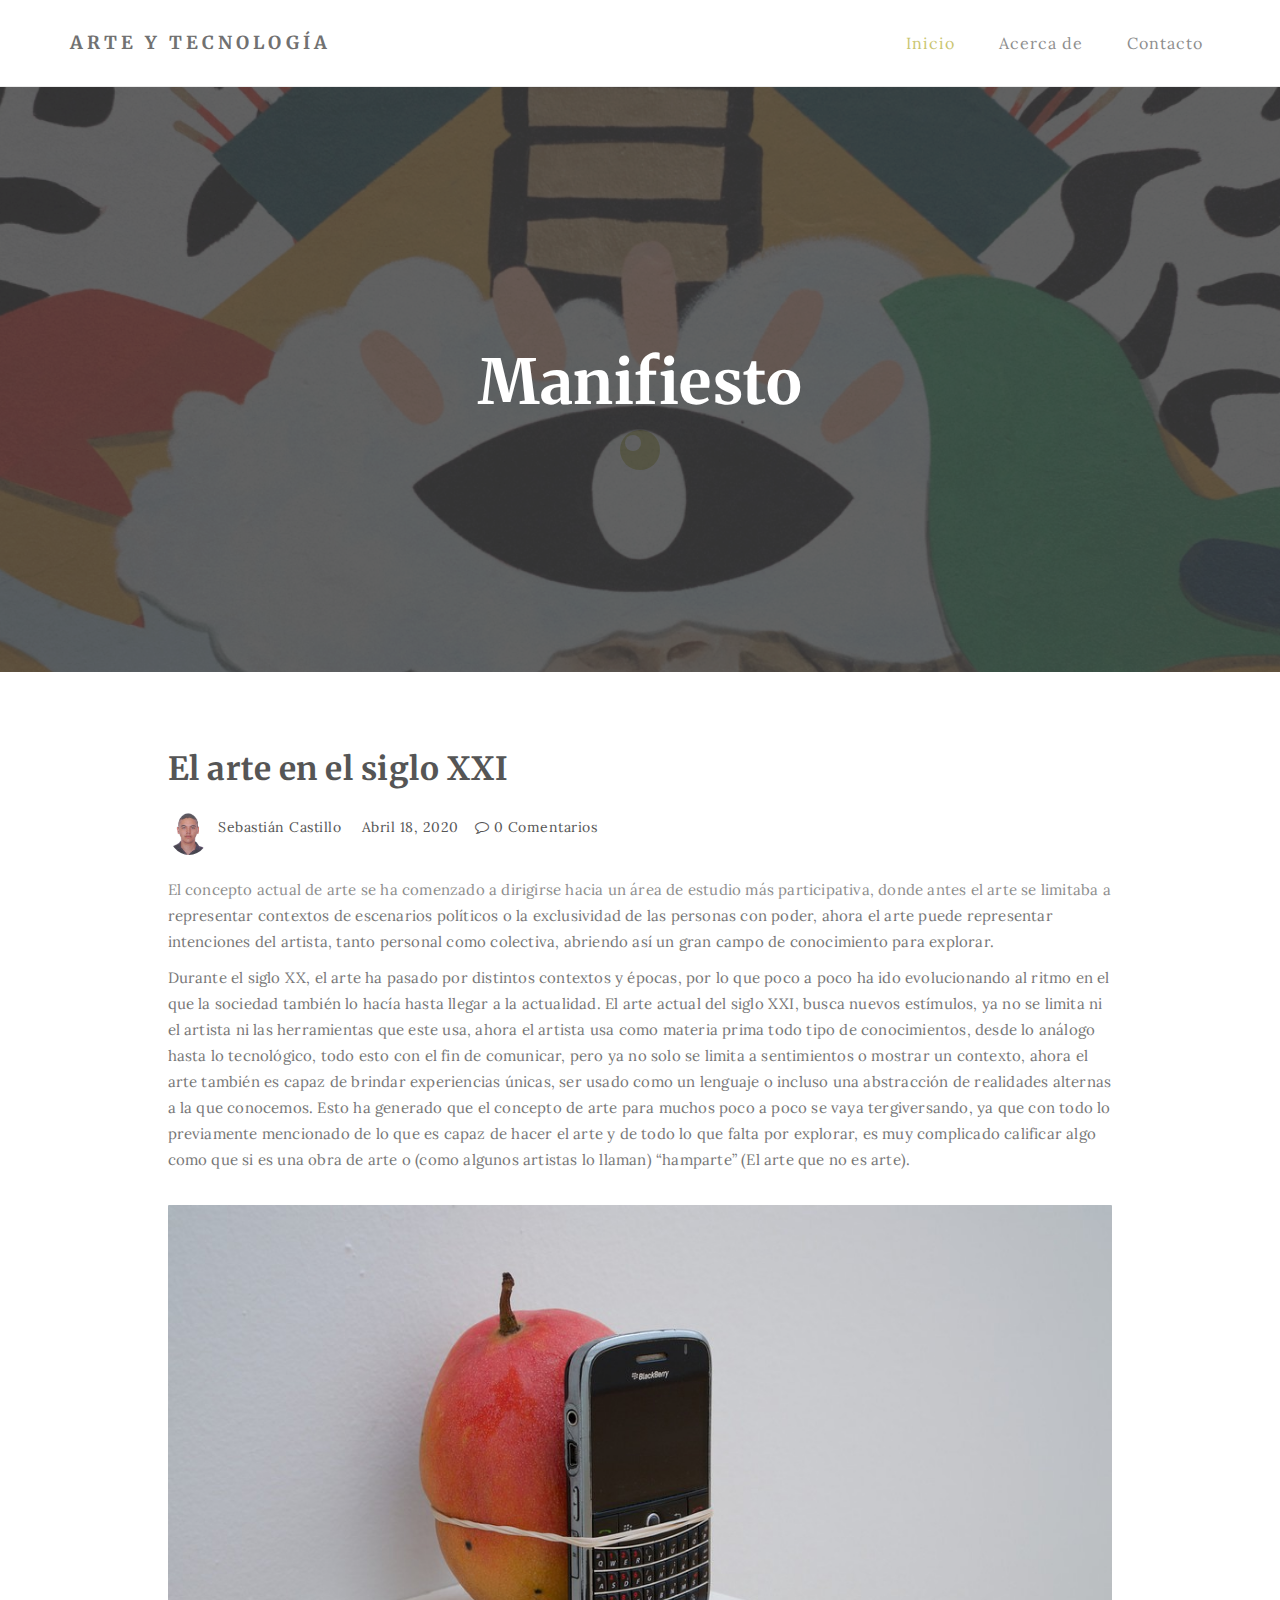
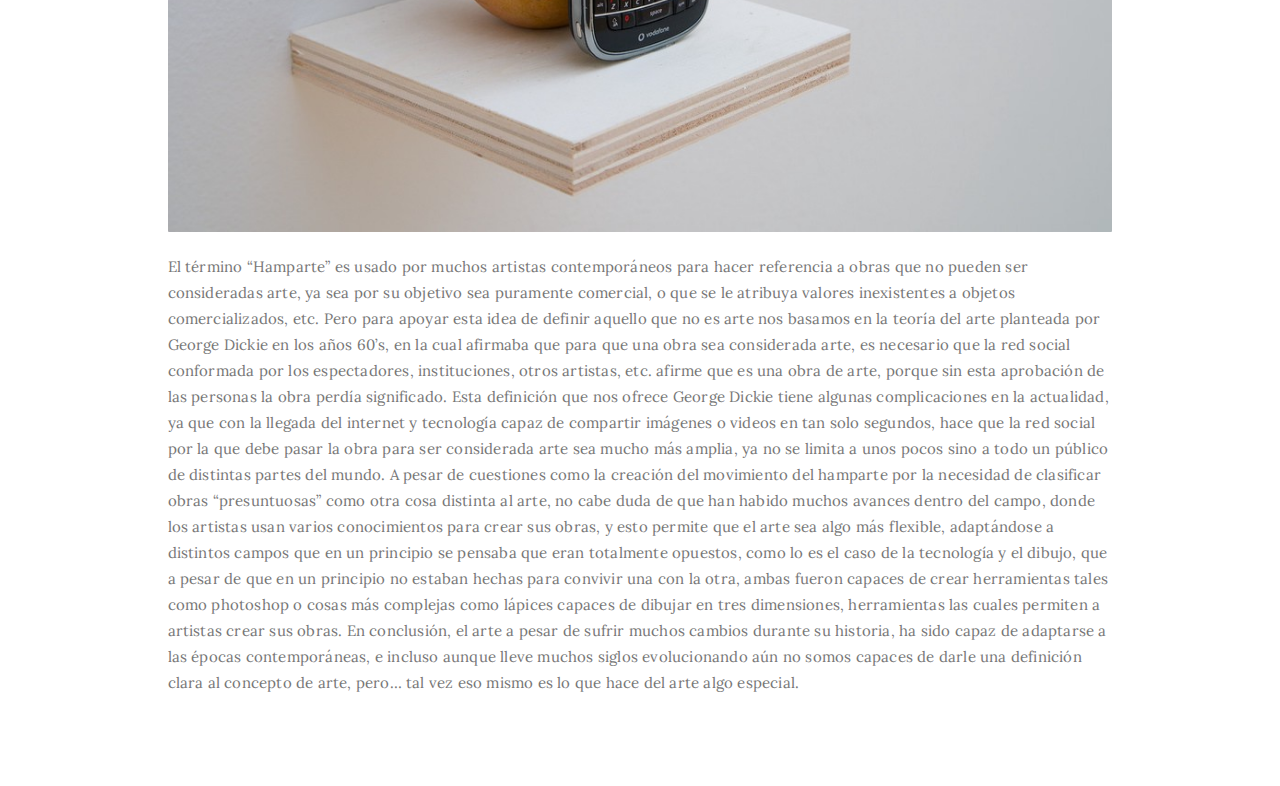
==== single-post.html @ d1e2b477 "blog" ====
<!DOCTYPE html>
<html lang="en">
<head>

<meta charset="UTF-8">
<meta http-equiv="X-UA-Compatible" content="IE=Edge">
<meta name="description" content="">
<meta name="keywords" content="">
<meta name="author" content="">
<meta name="viewport" content="width=device-width, initial-scale=1, maximum-scale=1">

<title>Manifiesto</title>
<!--

Template 2085 Neuron

http://www.tooplate.com/view/2085-neuron

-->
<link rel="stylesheet" href="css/bootstrap.min.css">
<link rel="stylesheet" href="css/font-awesome.min.css">

<!-- Main css -->
<link rel="stylesheet" href="css/style.css">
<link href="https://fonts.googleapis.com/css?family=Lora|Merriweather:300,400" rel="stylesheet">

</head>
<body>

<!-- PRE LOADER -->

<div class="preloader">
     <div class="sk-spinner sk-spinner-wordpress">
          <span class="sk-inner-circle"></span>
     </div>
</div>

<!-- Navigation section  -->

<div class="navbar navbar-default navbar-static-top" role="navigation">
     <div class="container">

          <div class="navbar-header">
               <button class="navbar-toggle" data-toggle="collapse" data-target=".navbar-collapse">
                    <span class="icon icon-bar"></span>
                    <span class="icon icon-bar"></span>
                    <span class="icon icon-bar"></span>
               </button>
               <a href="index.html" class="navbar-brand">Arte y Tecnología</a>
          </div>
          <div class="collapse navbar-collapse">
               <ul class="nav navbar-nav navbar-right">
                    <li class="active"><a href="index.html">Inicio</a></li>
                    <li><a href="#">Acerca de</a></li>
                    <li><a href="#">Contacto</a></li>
               </ul>
          </div>

  </div>
</div>

<!-- Home Section -->

<section id="home" class="main-single-post parallax-section">
     <div class="overlay"></div>
     <div class="container">
          <div class="row">

               <div class="col-md-12 col-sm-12">
                    <h1>Manifiesto</h1>
               </div>

          </div>
     </div>
</section>

<!-- Blog Single Post Section -->

<section id="blog-single-post">
     <div class="container">
          <div class="row">

               <div class="col-md-offset-1 col-md-10 col-sm-12">
                    <div class="blog-single-post-thumb">
                         

                         <div class="blog-post-title">
                              <h2>El arte en el siglo XXI</a></h2>
                         </div>

                         <div class="blog-post-format">
                              <span><a href="#"><img src="images/author-3.png" class="img-responsive img-circle"> Sebastián Castillo</a></span>
                              <span><i class="fa fa-date"></i> Abril 18, 2020</span>
                              <span><a href="#"><i class="fa fa-comment-o"></i> 0 Comentarios</a></span>
                         </div>

                         <div class="blog-post-des">
                              <p>El concepto actual de arte se ha comenzado a dirigirse hacia un área de estudio más participativa, donde antes el arte se limitaba a representar contextos de escenarios políticos o la exclusividad de las personas con poder, ahora el arte puede representar intenciones del artista, tanto personal como colectiva, abriendo así un gran campo de conocimiento para explorar.</p>
                              <p>Durante el siglo XX, el arte ha pasado por distintos contextos y épocas, por lo que poco a poco ha ido evolucionando al ritmo en el que la sociedad también lo hacía hasta llegar a la actualidad. El arte actual del siglo XXI, busca nuevos estímulos, ya no se limita ni el artista ni las herramientas que este usa, ahora el artista usa como materia prima todo tipo de conocimientos, desde lo análogo hasta lo tecnológico, todo esto con el fin de comunicar, pero ya no solo se limita a sentimientos o mostrar un contexto, ahora el arte también es capaz de brindar experiencias únicas, ser usado como un lenguaje o incluso una abstracción de realidades alternas a la que conocemos. Esto ha generado que el concepto de arte para muchos poco a poco se vaya tergiversando, ya que con todo lo previamente mencionado de lo que es capaz de hacer el arte y de todo lo que falta por explorar, es muy complicado calificar algo como que si es una obra de arte o (como algunos artistas lo llaman) “hamparte” (El arte que no es arte).</p>
                              
                              <div class="blog-post-image">
                              <img src="images/hamparte.jpeg" class="img-responsive" alt="Blog Image 3">
                         </div>
                    
                              <p>El término “Hamparte” es usado por muchos artistas contemporáneos para hacer referencia a obras que no pueden ser consideradas arte, ya sea por su objetivo sea puramente comercial, o que se le atribuya valores inexistentes a objetos comercializados, etc. Pero para apoyar esta idea de definir aquello que no es arte nos basamos en la teoría del arte planteada por George Dickie en los años 60’s, en la cual afirmaba que para que una obra sea considerada arte, es necesario que la red social conformada por los espectadores, instituciones, otros artistas, etc. afirme que es una obra de arte, porque sin esta aprobación de las personas la obra perdía significado. Esta definición que nos ofrece George Dickie tiene algunas complicaciones en la actualidad, ya que con la llegada del internet y tecnología capaz de compartir imágenes o videos en tan solo segundos, hace que la red social por la que debe pasar la obra para ser considerada arte sea mucho más amplia, ya no se limita a unos pocos sino  a todo un público de distintas partes del mundo.
                                   A pesar de cuestiones como la creación del movimiento del hamparte por la necesidad de clasificar obras “presuntuosas” como otra cosa distinta al arte, no cabe duda de que han habido muchos avances dentro del campo, donde los artistas usan varios conocimientos para crear sus obras, y esto permite que el arte sea algo más flexible, adaptándose a distintos campos que en un principio se pensaba que eran totalmente opuestos, como lo es el caso de la tecnología y el dibujo, que a pesar de que en un principio no estaban hechas para convivir una con la otra, ambas fueron capaces de crear herramientas tales como photoshop o cosas más complejas como lápices capaces de dibujar en tres dimensiones, herramientas las cuales permiten a artistas crear sus obras.
                                   En conclusión, el arte a pesar de sufrir muchos cambios durante su historia, ha sido capaz de adaptarse a las épocas contemporáneas, e incluso aunque lleve muchos siglos evolucionando aún no somos capaces de darle una definición clara al concepto de arte, pero… tal vez eso mismo es lo que hace del arte algo especial.</p>
                         </div>

                    </div>
          </div>
     </div>
</section>


<!-- Back top -->
<a href="#back-top" class="go-top"><i class="fa fa-angle-up"></i></a>

<!-- SCRIPTS -->

<script src="js/jquery.js"></script>
<script src="js/bootstrap.min.js"></script>
<script src="js/jquery.parallax.js"></script>
<script src="js/custom.js"></script>

</body>
</html>
---- css/style.css ----
/*

Template 2085 Neuron

http://www.tooplate.com/view/2085-neuron

*/

body {
		background: #ffffff;
    font-family: 'Lora', serif;
    font-style: normal;
		font-weight: 300;
    overflow-x: hidden;
}


/*---------------------------------------
    Typorgraphy              
-----------------------------------------*/

h1,h2,h3,h4,h5,h6 {
  font-family: 'Merriweather', serif;
  font-style: normal;
  font-weight: bold;
  letter-spacing: 0.5px;
}

h1 {
    font-size: 62px;
    padding-bottom: 14px;
    margin-bottom: 0px;
}

h2 {
  font-size: 32px;
}

h2,h3 {
  padding-bottom: 6px;
}

h3 {
  font-size: 26px;
}

h4 {
  color: #666;
  font-size: 12px;
  font-weight: normal;
  letter-spacing: 2px;
}

p {
    color: #777;
    font-size: 15px;
    font-weight: 300;
    line-height: 26px;
    letter-spacing: 0.2px;
}

.btn-success:focus {
  background-color: #000;
  border-color: transparent;
}


/*---------------------------------------
    General               
-----------------------------------------*/

html{
  -webkit-font-smoothing: antialiased;
}

a {
  color: #4d638c;
  -webkit-transition: 0.5s;
  -o-transition: 0.5s;
  transition: 0.5s;
  text-decoration: none !important;
}
a:hover, a:active, a:focus {
  color: #4d638c;
  outline: none;
}

* {
  -webkit-box-sizing: border-box;
  -moz-box-sizing: border-box;
  box-sizing: border-box;
}

*:before,
*:after {
  -webkit-box-sizing: border-box;
  -moz-box-sizing: border-box;
  box-sizing: border-box;
}

#about, 
#gallery,
#contact,
#blog, 
#blog-single-post {
  padding-top: 60px;
  padding-bottom: 80px;
}

.main-about,
.main-single-post,
.main-gallery,
.main-contact {
  height: 65vh;
}

.overlay {
  background: rgba(0,0,0,0.7 );
  width: 100%;
  height: 100vh;
  position: absolute;
  top: 0;
  left: 0;
  right: 0;
  bottom: 0;
}

.parallax-section {
  background-attachment: fixed !important;
  background-size: cover !important;
  overflow: hidden;
}


/*---------------------------------------
    Preloader section              
-----------------------------------------*/

.preloader {
  position: fixed;
  top: 0;
  left: 0;
  width: 100%;
  height: 100%;
  z-index: 99999;
  display: flex;
  flex-flow: row nowrap;
  justify-content: center;
  align-items: center;
  background: none repeat scroll 0 0 #ffffff;
}

.sk-spinner-wordpress.sk-spinner {
  background-color: #bfba55;
  width: 40px;
  height: 40px;
  border-radius: 40px;
  position: relative;
  -webkit-animation: sk-innerCircle 1s linear infinite;
  animation: sk-innerCircle 1s linear infinite; 
}

.sk-spinner-wordpress .sk-inner-circle {
  display: block;
  background-color: #ffffff;
  width: 16px;
  height: 16px;
  position: absolute;
  border-radius: 8px;
  top: 5px;
  left: 5px; 
}

@-webkit-keyframes sk-innerCircle {
  0% {
    -webkit-transform: rotate(0);
            transform: rotate(0); }

  100% {
    -webkit-transform: rotate(360deg);
            transform: rotate(360deg); } }

@keyframes sk-innerCircle {
  0% {
    -webkit-transform: rotate(0);
            transform: rotate(0); }

  100% {
    -webkit-transform: rotate(360deg);
            transform: rotate(360deg); } }



/*---------------------------------------
    Main Navigation             
-----------------------------------------*/

.navbar-default {
    background: #ffffff;
    margin: 0 !important;
    padding: 18px 0;
}

.navbar-default .navbar-brand {
  color: #555;
  font-family: 'Merriweather', serif;
  font-weight: bold;
  text-transform: uppercase;
  letter-spacing: 4px;
  margin: 0;
}

.navbar-default .navbar-nav li a {
    color: #777;
    font-size: 16px;
    letter-spacing: 1px;
    -webkit-transition: all 0.4s ease-in-out;
    transition: all 0.4s ease-in-out;
    padding-right: 22px;
    padding-left: 22px;
}

.navbar-default .navbar-nav > li a:hover {
    color: #bfba55 !important;
}

.navbar-default .navbar-nav > li > a:hover,
.navbar-default .navbar-nav > li > a:focus {
    color: #606066;
    background-color: transparent;
}

.navbar-default .navbar-nav li a:hover,
 .navbar-default .navbar-nav .active > a {
    color: #bfba55;
  }

.navbar-default .navbar-nav > .active > a,
.navbar-default .navbar-nav > .active > a:hover,
.navbar-default .navbar-nav > .active > a:focus {
    color: #bfba55;
    background-color: transparent;
}

.navbar-default .navbar-toggle {
     border: none;
     padding-top: 10px;
  }

.navbar-default .navbar-toggle .icon-bar {
    background: #bfba55;
    border-color: transparent;
  }

.navbar-default .navbar-toggle:hover,
.navbar-default .navbar-toggle:focus { 
  background-color: transparent;
}



/*---------------------------------------
    Home section              
-----------------------------------------*/

#home {
    background-size: cover;
    background-position: center center;
    color: #ffffff;
    display: -webkit-box;
    display: -webkit-flex;
     display: -ms-flexbox;
    display: flex;
    -webkit-box-align: center;
    -webkit-align-items: center;
    -ms-flex-align: center;
     align-items: center;
    position: relative;
    text-align: center;
}

.main-home {
  background: url('../images/home-bg.jpg') no-repeat;
  height: 100vh;
}

.main-about {
  background: url('../images/about-bg.jpg') no-repeat;
}

.main-single-post {
  background: url('../images/blogimg.png') no-repeat;
}

.main-gallery {
  background: url('../images/gallery-bg.jpg') no-repeat;
}

.main-contact {
  background: url('../images/contact-bg.jpg') no-repeat;
}

#particles-js {
  position: absolute;
  width: 100%;
  height: 100vh;
  top: 0;
  left: 0;
}

#home h4 {
  color: #bfba55;
}

#home .btn {
  background: #ffffff;
  border: 2px solid #ffffff;
  border-radius: 100px;
  color: #444;
  font-family: 'Merriweather', serif;
  font-size: 10px;
  font-weight: bold;
  letter-spacing: 2px;
  text-transform: uppercase;
  padding: 13px 22px;
  margin-top: 42px;
  transition: all 0.4s ease-in-out;
}

#home .btn:hover {
  background: transparent;
  border-color: #ffffff;
  color: #ffffff;
}



/*---------------------------------------
   About section              
-----------------------------------------*/

#about .col-md-6 {
  padding-top: 22px;
  padding-bottom: 32px;
}

#about .col-md-6 img {
  padding: 22px 0px 22px 22px;
}

#about .col-md-4 {
  padding-bottom: 32px;
}

#about .col-md-4 img {
  padding-top: 12px;
}



/*---------------------------------------
   Gallery section              
-----------------------------------------*/

#gallery span {
  display: block;
  padding-bottom: 32px;
}

#gallery .col-md-6 {
  padding-left: 0px;
  padding-right: 0px;
}

#gallery .gallery-thumb {
  background-color: #ffffff;
  box-shadow: 0px 1px 2px 0px rgba(90, 91, 95, 0.15);
  cursor: pointer;
  display: block;
  position: relative;
  top: 0px;
  transition: all 0.4s ease-in-out;
}

#gallery .gallery-thumb:hover {
  box-shadow: 0px 16px 22px 0px rgba(90, 91, 95, 0.3);
  top: -5px;
}

#gallery .gallery-thumb img {
  width: 100%;
}

#gallery .col-md-12 p {
  padding-top: 22px;
  text-align: center;
}



/*---------------------------------------
   Contact section              
-----------------------------------------*/

#contact .col-md-4 {
  padding-left: 0px;
}

#contact .col-md-12 {
  padding-left: 0;
}

#contact form {
  padding-top: 32px;
}

#contact .form-control {
  border: 2px solid #f0f0f0;
  box-shadow: none;
  margin-top: 10px;
  margin-bottom: 10px;
  transition: all 0.4s ease-in-out;
}

#contact .form-control:hover {
  border-color: #555;
}

#contact input {
  height: 50px;
}

#contact input[type="submit"] {
  background: #bfba55;
  border-radius: 100px;
  border: none;
  color: #ffffff;
  font-weight: bold;
  transition: all 0.4s ease-in-out;
}

#contact input[type="submit"]:hover {
  background: #333;
}



/*---------------------------------------
   Blog section              
-----------------------------------------*/

.blog-post-thumb {
  border-bottom: 1px solid #f0f0f0;
  padding-top: 32px;
  padding-bottom: 62px;
  margin-bottom: 32px;
}

.blog-post-thumb:last-child {
  border-bottom: 0px;
  padding-bottom: 32px;
  margin-bottom: 0px;
}

.blog-post-image,
.blog-post-video {
  padding-top: 22px;
  padding-bottom: 22px;
  width: 100%;
}

#about img,
.blog-post-image img {
  border-radius: 1px;
}

.blog-post-title a {
  color: #222;
}

.blog-post-title a:hover {
  color: #bfba55;
}

.blog-post-format {
  padding-bottom: 22px;
}

.blog-post-format span {
  letter-spacing: 0.5px;
  padding-right: 12px;
}

.blog-post-format span a {
  color: #333;
}

.blog-post-format span img {
  display: inline-block;
  width: 42px;
  margin-right: 4px;
}

.blog-post-des blockquote {
  margin: 22px;
}

.blog-post-des .btn {
  border-radius: 100px;
  color: #777;
  font-weight: bold;
  letter-spacing: 1px;
  padding: 14px 28px;
  margin-top: 26px;
  transition: all 0.4s ease-in-out;
}

.blog-post-des .btn:hover {
  background: #bfba55;
  border-color: transparent;
  color: #ffffff;
}

.blog-author {
  border-top: 1px solid #f0f0f0;
  border-bottom: 1px solid #f0f0f0;
  padding-top: 32px;
  padding-bottom: 32px;
  margin-top: 42px;
  margin-bottom: 42px;
}

.blog-author .media img {
  display: inline-block;
  width: 90px;
  margin-right: 12px;
}

.blog-author .media a,
.blog-comment .media h3 {
  color: #444;
  font-size: 18px;
  letter-spacing: 1px;
}

.blog-comment {
  border-bottom: 1px solid #f0f0f0;
  padding-bottom: 32px;
  margin-bottom: 42px;
}

.blog-comment .media:nth-child(2) {
  padding-top: 22px;
}

.blog-comment .media img {
  width: 82px;
  margin-right: 12px;
}

.blog-comment .media h3 {
  display: inline-block;
  padding-right: 14px;
}


.blog-comment-form h3 {
  padding-bottom: 18px;
}

#about .col-md-6, #about .col-md-4,
.blog-comment-form .col-md-4 {
  padding-left: 0px;
}

.blog-comment-form .form-control {
  box-shadow: none;
  border: 2px solid #f0f0f0;
  margin-top: 10px;
  margin-bottom: 10px;
  transition: all 0.4s ease-in-out;
}

.blog-comment-form .form-control:hover {
  border-color: #555;
}

.blog-comment-form input {
  height: 45px;
}

.blog-comment-form input[type="submit"] {
  background: #bfba55;
  border-radius: 100px;
  border: none;
  color: #ffffff;
  font-weight: bold;
  transition: all 0.4s ease-in-out;
}

.blog-comment-form input[type="submit"]:hover {
  background: #333;
  border-color: transparent;
  color: #ffffff;
}



/*---------------------------------------
   Blog Single Post section              
-----------------------------------------*/

#blog-single-post .blog-single-post-image {
  padding-top: 22px;
}

#blog-single-post .blog-single-post-image .col-md-4 {
  padding-left: 0px;
  padding-right: 0px;
  padding-bottom: 22px;
}

#blog-single-post .blog-single-post-image img {
  border-radius: 1px;
  padding-right: 12px;
}

#blog-single-post .blog-post-des h3 {
  padding-top: 16px;
}



/*---------------------------------------
   Footer section              
-----------------------------------------*/

footer {
    background: #000;
    color: #ffffff;
    padding: 80px 0px;
    position: relative;
}

footer .col-md-4 .fa {
  color: #ffffff;
  padding-right: 8px;
}

footer hr {
  border-color: #121212;
  margin-top: 62px;
  margin-bottom: 42px;
}

footer .footer-copyright {
  padding-top: 12px;
}



/* Back top */
.go-top {
  background-color: #ffffff;
  box-shadow: 1px 1.732px 12px 0px rgba( 0, 0, 0, .14 ), 1px 1.732px 3px 0px rgba( 0, 0, 0, .12 );
  transition : all 1s ease;
  bottom: 2em;
  right: 2em;
  color: #333;
  font-size: 24px;
  display: none;
  position: fixed;
  text-decoration: none;
  width: 40px;
  height: 40px;
  line-height: 38px;
  text-align: center;
  border-radius: 100%;
}

.go-top:hover {
    background: #bfba55;
    color: #ffffff;
}



/*---------------------------------------
   Social icon             
-----------------------------------------*/

.social-icon {
    position: relative;
    padding: 0;
    margin: 0;
    text-align: center;
}

.social-icon li {
    display: inline-block;
    list-style: none;
}

.social-icon li a {
    border: 2px solid #292929;
    color: #292929;
    border-radius: 100px;
    cursor: pointer;
    font-size: 16px;
    text-decoration: none;
    transition: all 0.4s ease-in-out;
    width: 50px;
    height: 50px;
    line-height: 50px;
    text-align: center;
    vertical-align: middle;
    position: relative;
    margin: 22px 12px 10px 12px;
}

.social-icon li a:hover {
    border-color: #bfba55;
    color: #bfba55;
    transform: scale(1.1);
}



/*---------------------------------------
   Mobile Responsive         
-----------------------------------------*/

@media (max-width: 980px) {

  .main-about,
  .main-single-post,  
  .main-gallery,
  .main-contact {
    height: 35vh;
  }

}


@media (max-width: 768px) {

  h1 {
    font-size: 52px;
  }

  h2 {
    font-size: 26px;
  }

  #about .col-md-6 img {
    padding-left: 0px;
  }

  #blog-single-post .blog-single-post-image img {
    padding-bottom: 22px;
  }

  footer .col-md-4 {
    padding-top: 22px;
  }

}


@media (max-width: 650px) {

  h1 {
    font-size: 42px;
  }

  #about, #gallery,
  #contact,
  #blog, #blog-single-post {
    padding-top: 60px;
    padding-bottom: 60px;
  }

}
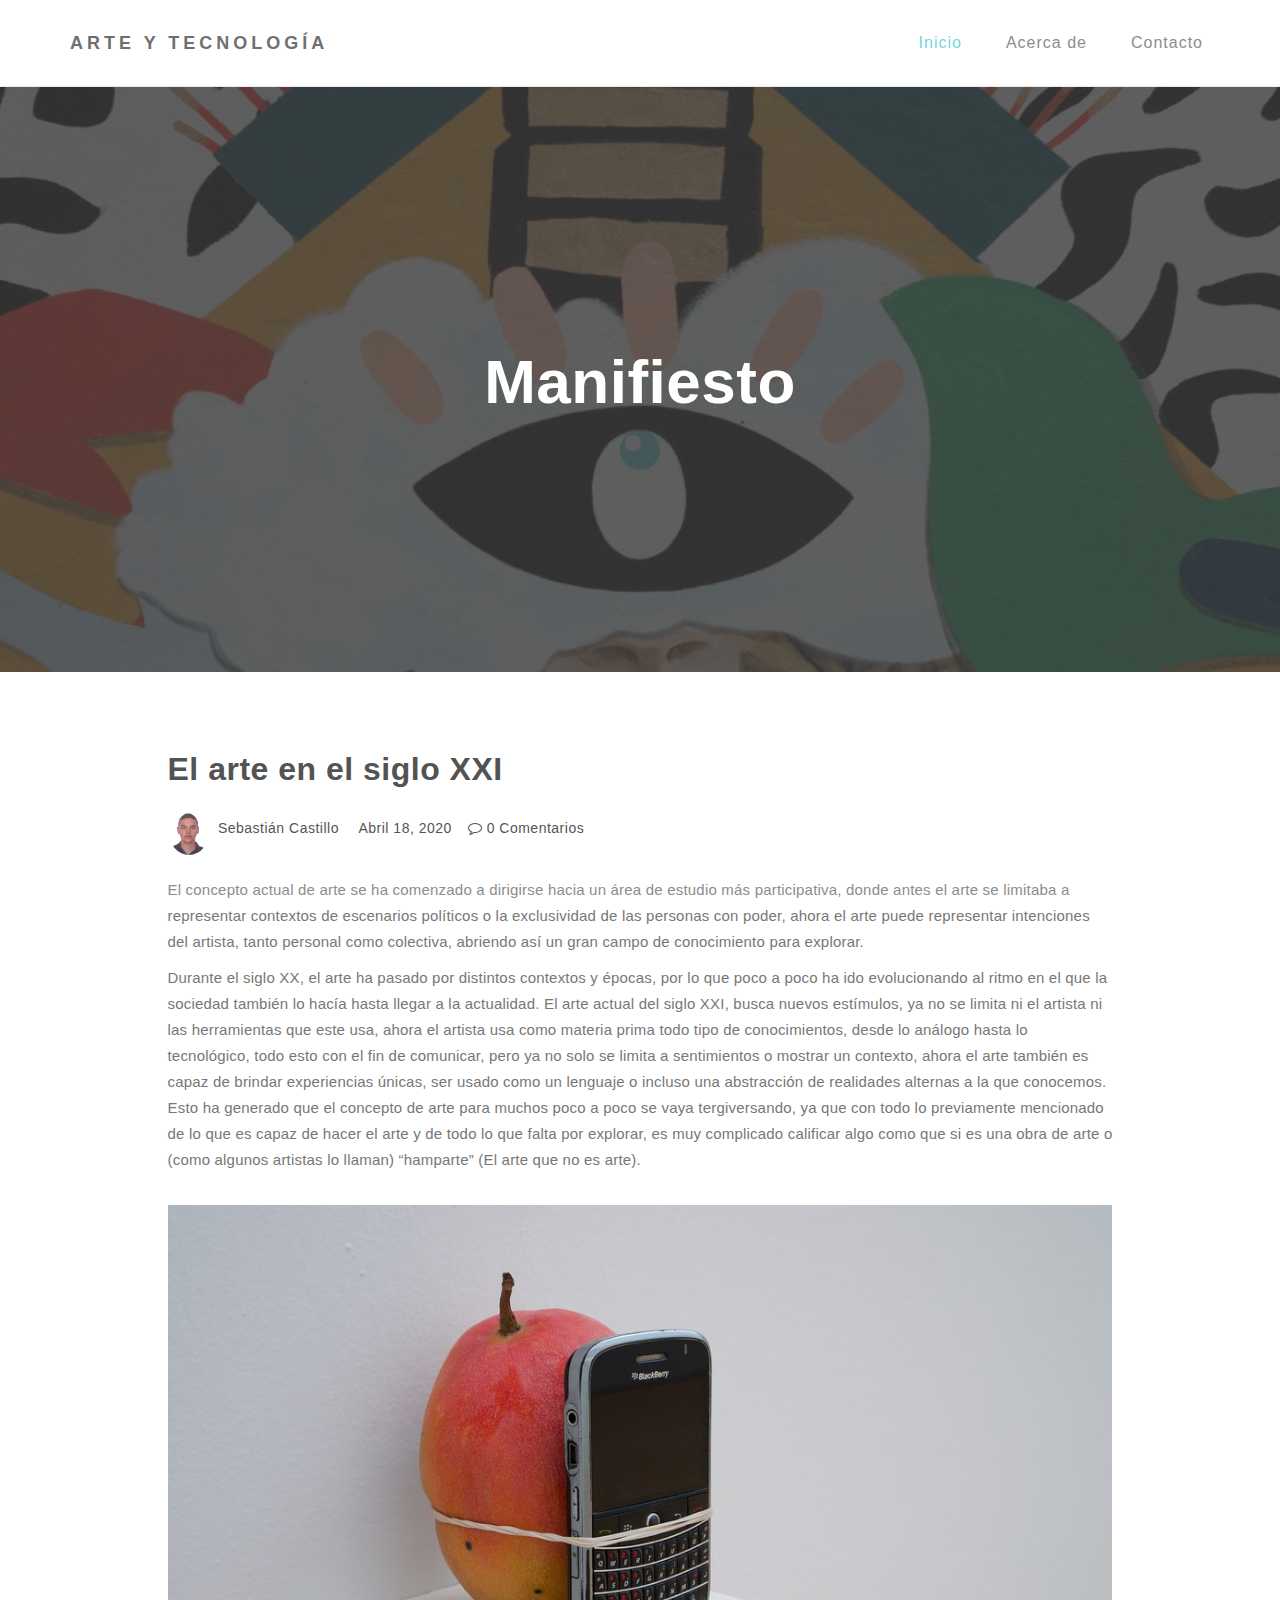
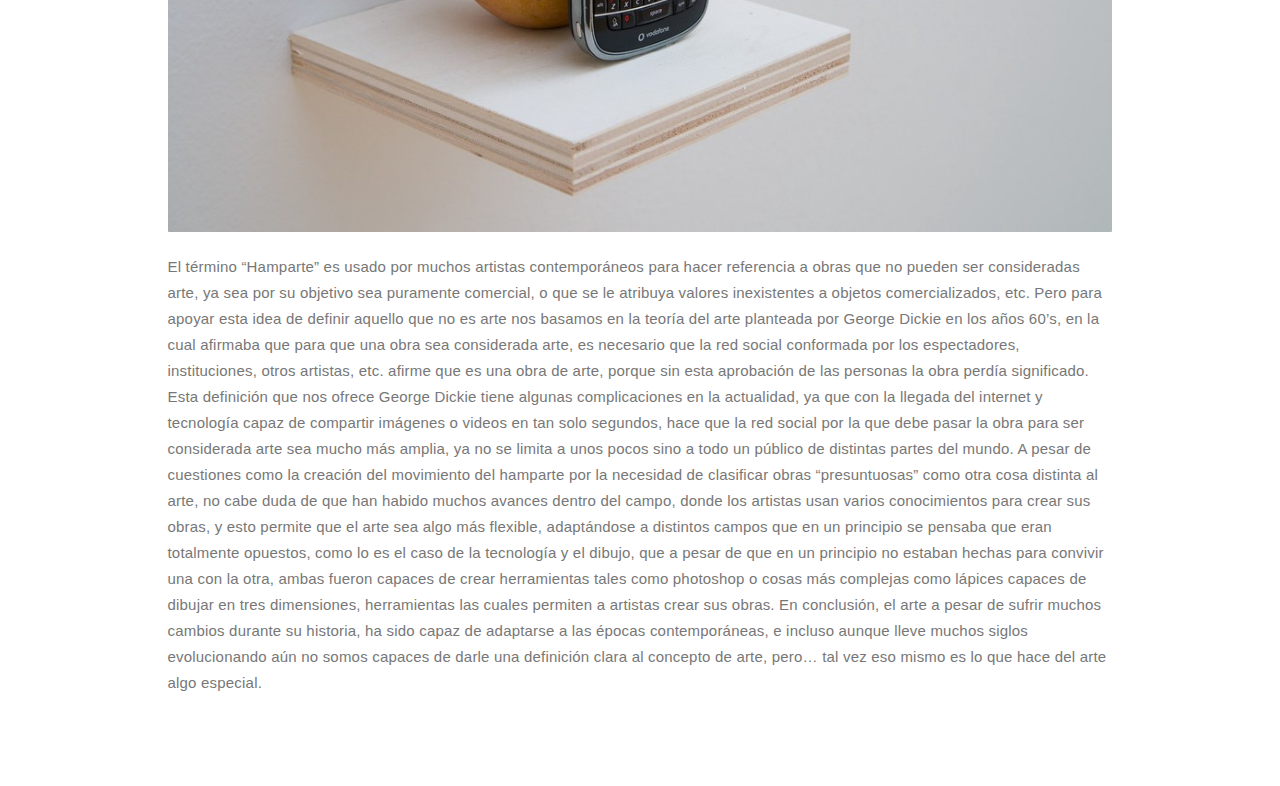
==== commit 52c118c6: "video" ====
--- a/single-post.html
+++ b/single-post.html
@@ -10,13 +10,7 @@
 <meta name="viewport" content="width=device-width, initial-scale=1, maximum-scale=1">
 
 <title>Manifiesto</title>
-<!--
 
-Template 2085 Neuron
-
-http://www.tooplate.com/view/2085-neuron
-
--->
 <link rel="stylesheet" href="css/bootstrap.min.css">
 <link rel="stylesheet" href="css/font-awesome.min.css">
 
--- a/css/style.css
+++ b/css/style.css
@@ -8,7 +8,7 @@
 
 body {
 		background: #ffffff;
-    font-family: 'Lora', serif;
+    font-family: 'Montserrat', sans-serif;
     font-style: normal;
 		font-weight: 300;
     overflow-x: hidden;
@@ -20,7 +20,7 @@
 -----------------------------------------*/
 
 h1,h2,h3,h4,h5,h6 {
-  font-family: 'Merriweather', serif;
+  font-family: 'Montserrat', sans-serif;
   font-style: normal;
   font-weight: bold;
   letter-spacing: 0.5px;
@@ -151,7 +151,7 @@
 }
 
 .sk-spinner-wordpress.sk-spinner {
-  background-color: #bfba55;
+  background-color: #5AD0DA;
   width: 40px;
   height: 40px;
   border-radius: 40px;
@@ -203,7 +203,7 @@
 
 .navbar-default .navbar-brand {
   color: #555;
-  font-family: 'Merriweather', serif;
+  font-family: 'Montserrat', sans-serif;
   font-weight: bold;
   text-transform: uppercase;
   letter-spacing: 4px;
@@ -221,7 +221,7 @@
 }
 
 .navbar-default .navbar-nav > li a:hover {
-    color: #bfba55 !important;
+    color: #5AD0DA !important;
 }
 
 .navbar-default .navbar-nav > li > a:hover,
@@ -232,13 +232,13 @@
 
 .navbar-default .navbar-nav li a:hover,
  .navbar-default .navbar-nav .active > a {
-    color: #bfba55;
+    color: #5AD0DA;
   }
 
 .navbar-default .navbar-nav > .active > a,
 .navbar-default .navbar-nav > .active > a:hover,
 .navbar-default .navbar-nav > .active > a:focus {
-    color: #bfba55;
+    color: #5AD0DA;
     background-color: transparent;
 }
 
@@ -248,7 +248,7 @@
   }
 
 .navbar-default .navbar-toggle .icon-bar {
-    background: #bfba55;
+    background: #5AD0DA;
     border-color: transparent;
   }
 
@@ -309,7 +309,7 @@
 }
 
 #home h4 {
-  color: #bfba55;
+  color: #5AD0DA;
 }
 
 #home .btn {
@@ -431,7 +431,7 @@
 }
 
 #contact input[type="submit"] {
-  background: #bfba55;
+  background: #5AD0DA;
   border-radius: 100px;
   border: none;
   color: #ffffff;
@@ -479,7 +479,7 @@
 }
 
 .blog-post-title a:hover {
-  color: #bfba55;
+  color: #5AD0DA;
 }
 
 .blog-post-format {
@@ -516,7 +516,7 @@
 }
 
 .blog-post-des .btn:hover {
-  background: #bfba55;
+  background: #5AD0DA;
   border-color: transparent;
   color: #ffffff;
 }
@@ -590,7 +590,7 @@
 }
 
 .blog-comment-form input[type="submit"] {
-  background: #bfba55;
+  background: #5AD0DA;
   border-radius: 100px;
   border: none;
   color: #ffffff;
@@ -679,7 +679,7 @@
 }
 
 .go-top:hover {
-    background: #bfba55;
+    background: #5AD0DA;
     color: #ffffff;
 }
 
@@ -720,7 +720,7 @@
 
 .social-icon li a:hover {
     border-color: #bfba55;
-    color: #bfba55;
+    color: #5AD0DA;
     transform: scale(1.1);
 }
 
